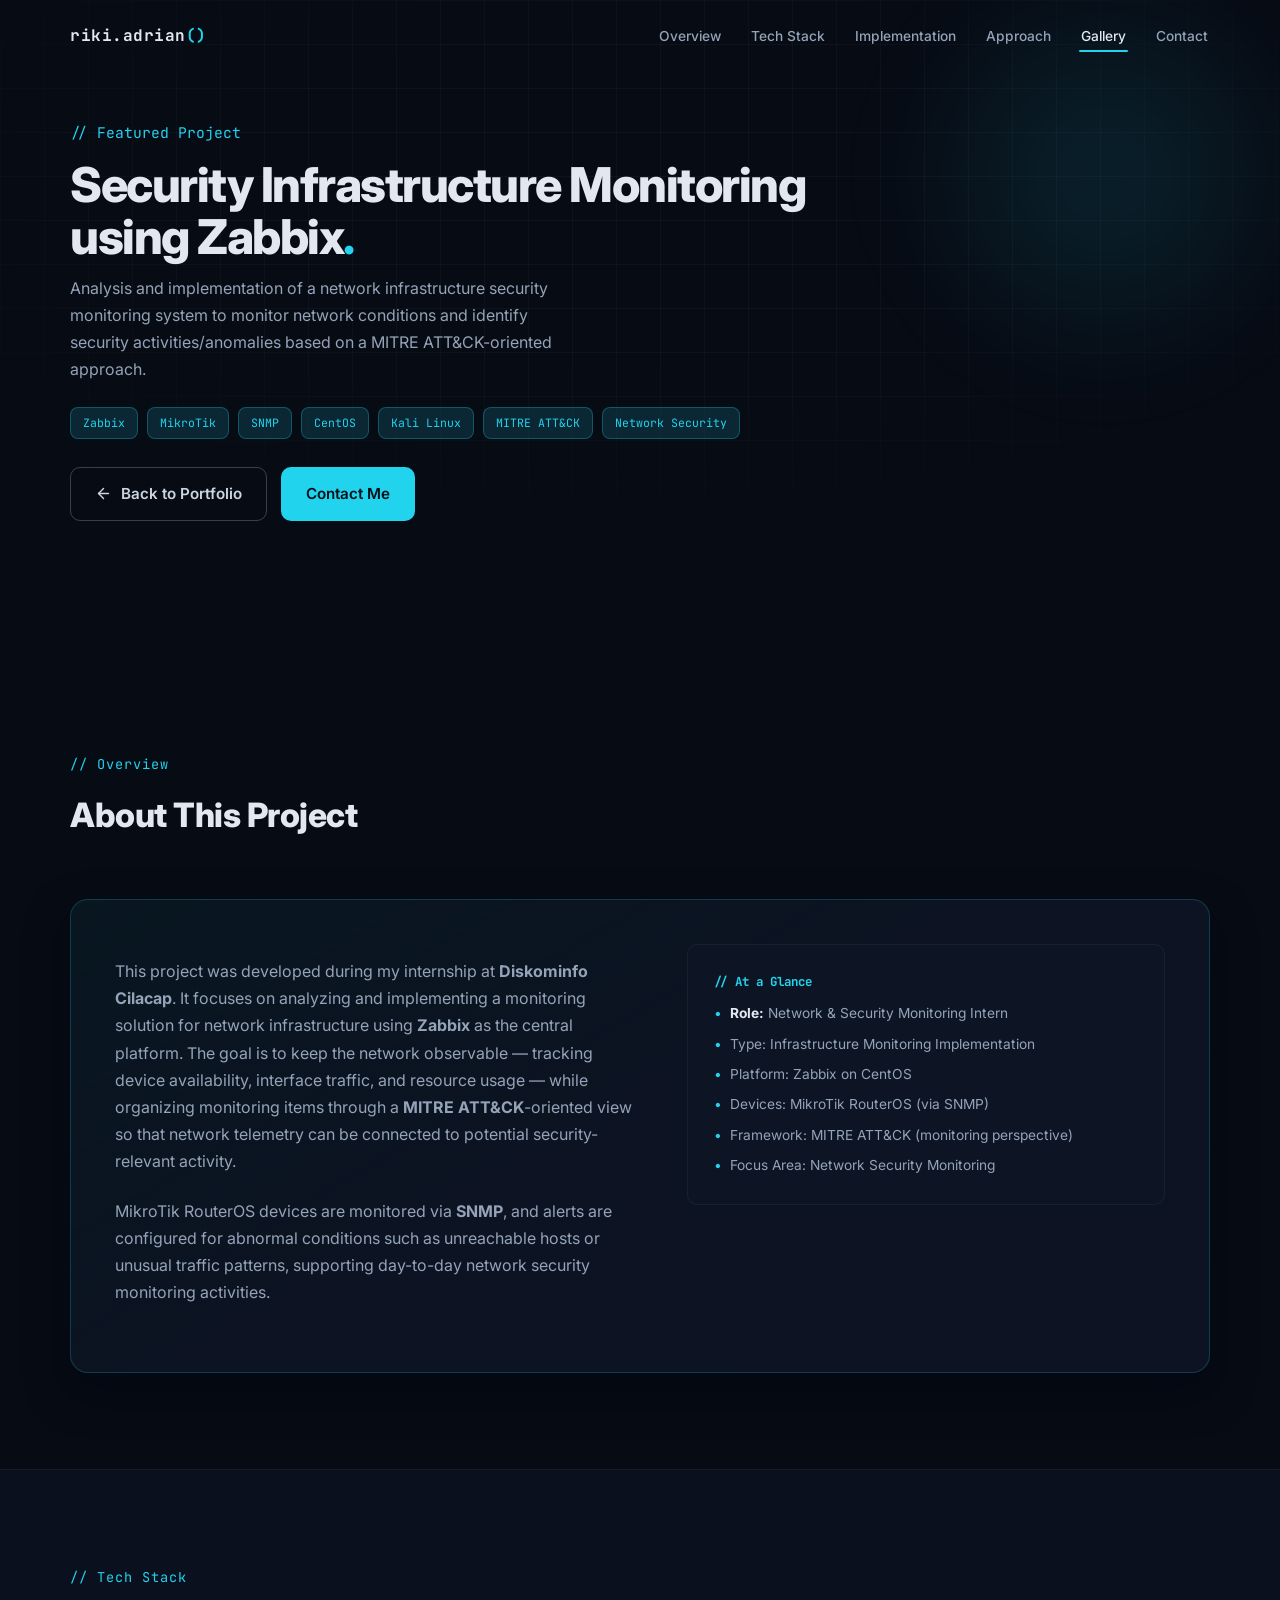
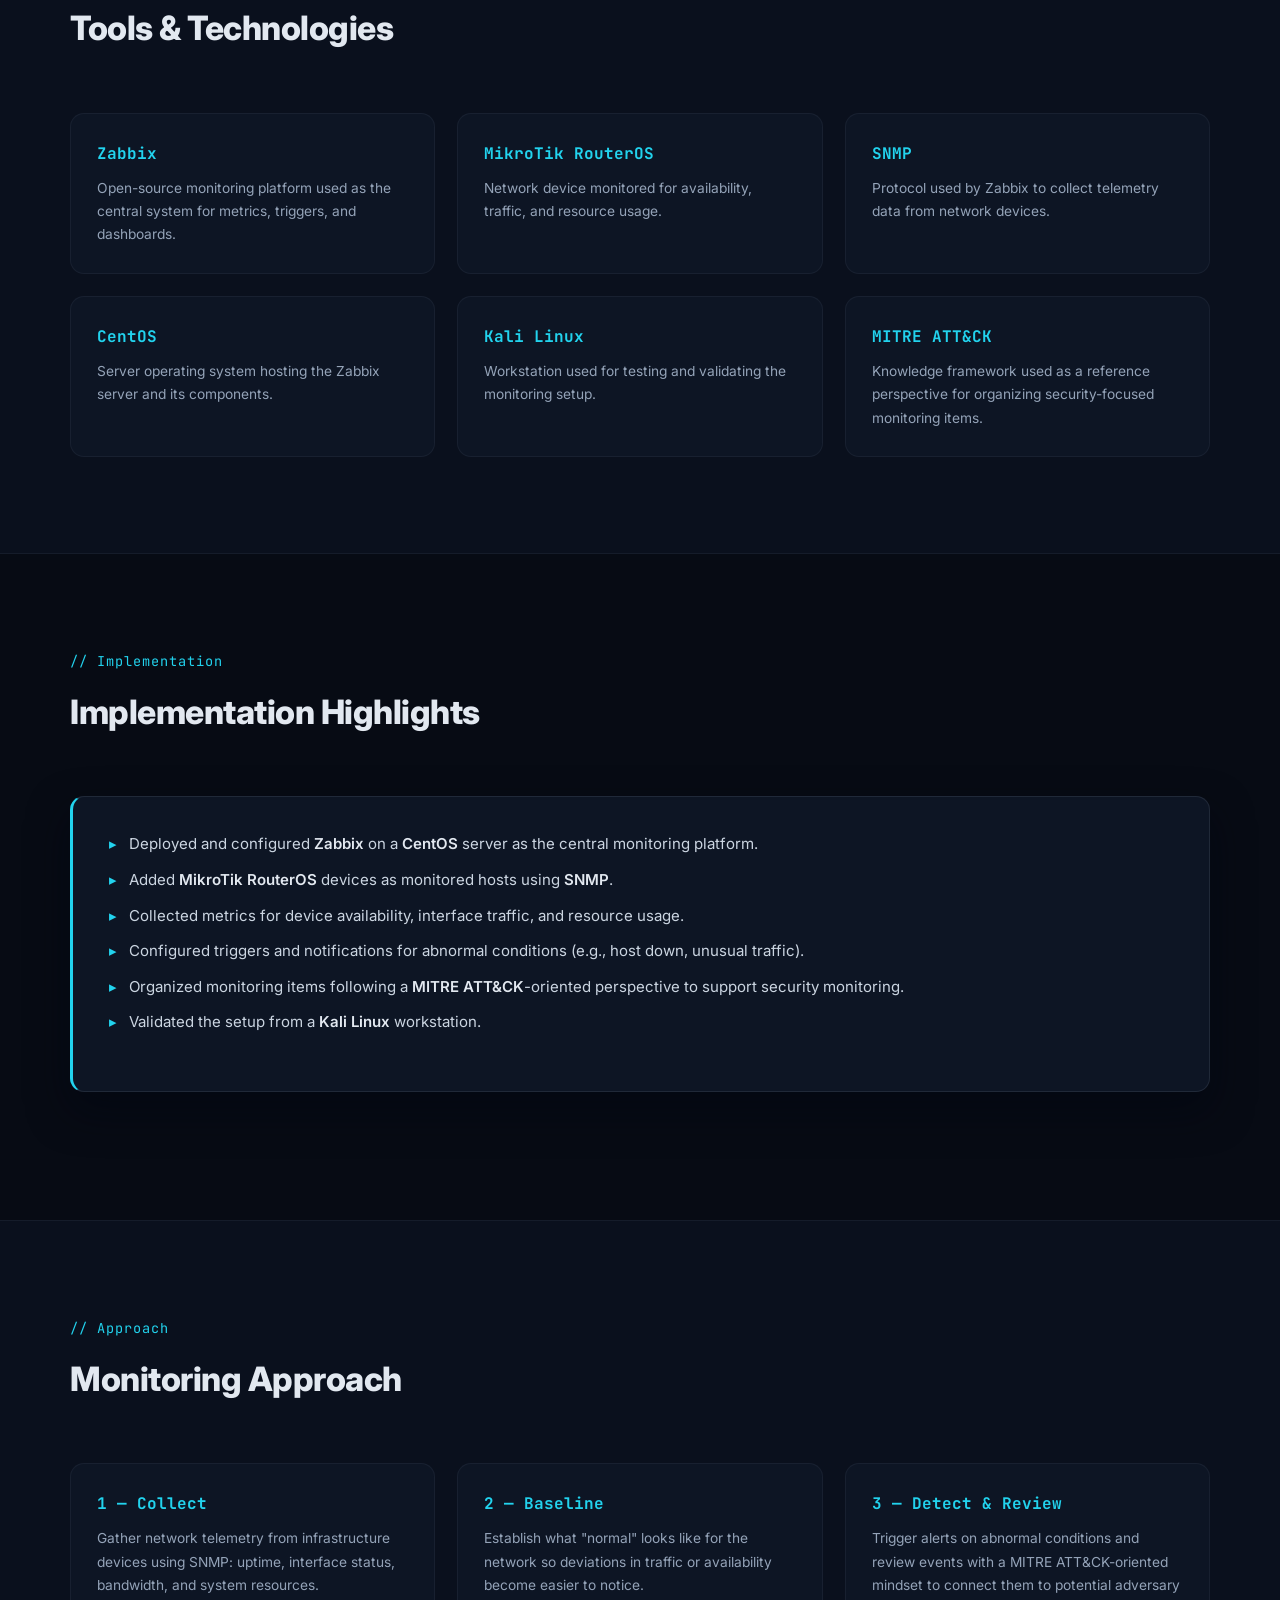
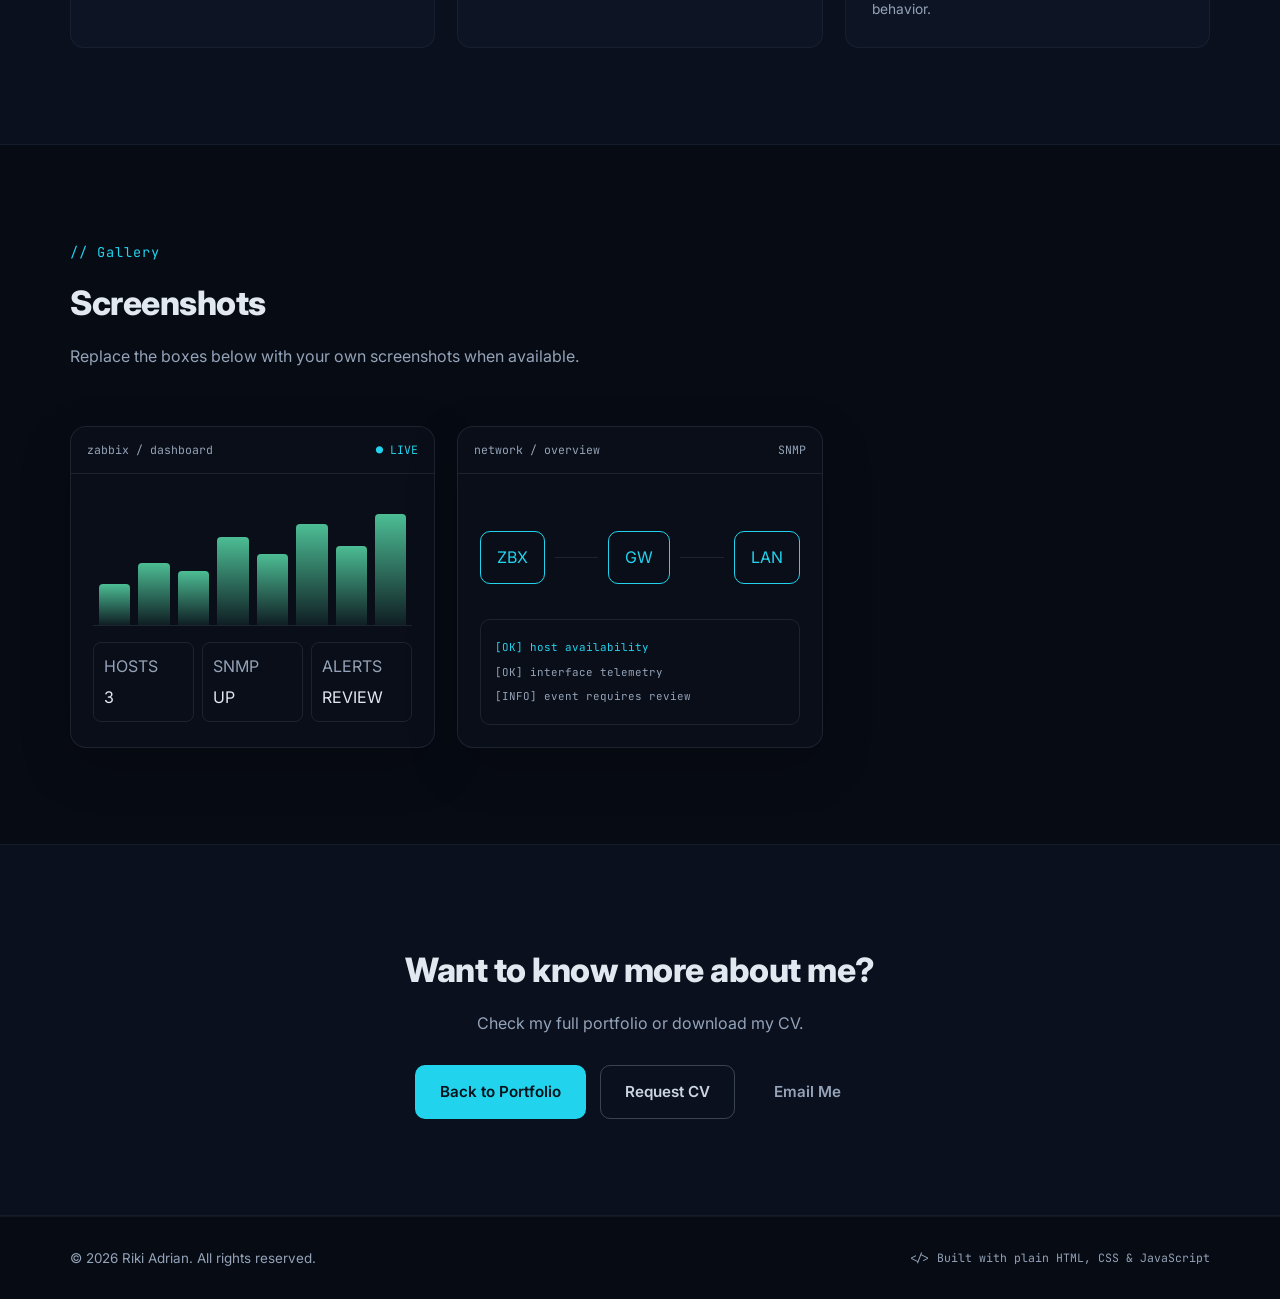
==== projects/zabbix-monitoring/index.html @ 8696b16c "Add files via upload" ====
<!DOCTYPE html>
<html lang="en">
<head>
  <meta charset="UTF-8" />
  <meta name="viewport" content="width=device-width, initial-scale=1.0" />
  <title>Security Infrastructure Monitoring using Zabbix | Riki Adrian</title>

  <!-- SEO -->
  <meta name="description" content="Project case study: analysis and implementation of network infrastructure security monitoring using Zabbix with a MITRE ATT&CK-based approach." />
  <meta name="author" content="Riki Adrian" />
  <meta name="robots" content="index, follow" />
  <meta name="theme-color" content="#070b14" />

  <!-- Open Graph -->
  <meta property="og:type" content="article" />
  <meta property="og:title" content="Security Infrastructure Monitoring using Zabbix | Riki Adrian" />
  <meta property="og:description" content="Network infrastructure security monitoring using Zabbix, MikroTik, SNMP & MITRE ATT&CK approach." />

  <link rel="icon" type="image/svg+xml" href="../../favicon.svg" />

  <link rel="preconnect" href="https://fonts.googleapis.com" />
  <link rel="preconnect" href="https://fonts.gstatic.com" crossorigin />
  <link href="https://fonts.googleapis.com/css2?family=Inter:wght@400;500;600;700;800&family=JetBrains+Mono:wght@400;500;700&display=swap" rel="stylesheet" />

  <link rel="stylesheet" href="../../style.css" />
</head>
<body>

  <a class="skip-link" href="#overview">Skip to main content</a>

  <!-- ============ NAVBAR ============ -->
  <nav class="navbar" id="navbar" aria-label="Main navigation">
    <div class="container nav-container">
      <a href="../../index.html" class="nav-logo mono">riki.adrian<span class="accent">()</span></a>

      <ul class="nav-menu" id="nav-menu">
        <li><a class="nav-link active" href="#overview">Overview</a></li>
        <li><a class="nav-link" href="#stack">Tech Stack</a></li>
        <li><a class="nav-link" href="#highlights">Implementation</a></li>
        <li><a class="nav-link" href="#approach">Approach</a></li>
        <li><a class="nav-link" href="#gallery">Gallery</a></li>
        <li><a class="nav-link" href="../../index.html#contact">Contact</a></li>
      </ul>

      <button class="hamburger" id="nav-toggle" aria-label="Toggle navigation menu" aria-controls="nav-menu" aria-expanded="false">
        <span></span><span></span><span></span>
      </button>
    </div>
  </nav>

  <!-- ============ PROJECT HERO ============ -->
  <header class="hero project-hero" style="min-height: auto;">
    <div class="container hero-inner" style="grid-template-columns: 1fr;">
      <div class="hero-content">
        <p class="greeting mono reveal">// Featured Project</p>
        <h1 class="reveal d1" style="font-size: clamp(1.9rem, 5vw, 3rem);">
          Security Infrastructure Monitoring<br />using Zabbix<span class="accent">.</span>
        </h1>
        <p class="tagline reveal d2">
          Analysis and implementation of a network infrastructure security monitoring system
          to monitor network conditions and identify security activities/anomalies
          based on a MITRE ATT&amp;CK-oriented approach.
        </p>
        <div class="tag-row reveal d3" style="margin-bottom: 28px;">
          <span class="badge mono">Zabbix</span>
          <span class="badge mono">MikroTik</span>
          <span class="badge mono">SNMP</span>
          <span class="badge mono">CentOS</span>
          <span class="badge mono">Kali Linux</span>
          <span class="badge mono">MITRE ATT&amp;CK</span>
          <span class="badge mono">Network Security</span>
        </div>
        <div class="hero-actions reveal d4">
          <a class="btn btn-outline" href="../../index.html">
            <svg viewBox="0 0 24 24" width="17" height="17" fill="none" stroke="currentColor" stroke-width="2" stroke-linecap="round" stroke-linejoin="round" aria-hidden="true"><line x1="19" y1="12" x2="5" y2="12"/><polyline points="12 19 5 12 12 5"/></svg>
            Back to Portfolio
          </a>
          <a class="btn btn-primary" href="../../index.html#contact">Contact Me</a>
        </div>
      </div>
    </div>
  </header>

  <main>

    <!-- ============ OVERVIEW ============ -->
    <section id="overview" class="section">
      <div class="container">
        <div class="section-head reveal">
          <p class="kicker mono">// Overview</p>
          <h2>About This Project</h2>
        </div>

        <div class="project-card" style="align-items: start;">
          <div class="project-info">
            <p class="project-desc" style="max-width: none;">
              This project was developed during my internship at
              <strong>Diskominfo Cilacap</strong>. It focuses on analyzing and implementing
              a monitoring solution for network infrastructure using
              <strong>Zabbix</strong> as the central platform. The goal is to keep the
              network observable &mdash; tracking device availability, interface traffic,
              and resource usage &mdash; while organizing monitoring items through a
              <strong>MITRE ATT&amp;CK</strong>-oriented view so that network telemetry can be
              connected to potential security-relevant activity.
            </p>
            <p class="project-desc" style="max-width: none;">
              MikroTik RouterOS devices are monitored via <strong>SNMP</strong>, and alerts are
              configured for abnormal conditions such as unreachable hosts or unusual traffic
              patterns, supporting day-to-day network security monitoring activities.
            </p>
          </div>

          <aside class="detail-box" style="padding: 26px;">
            <h4 class="mono">// At a Glance</h4>
            <ul>
              <li><strong style="color: var(--text);">Role:</strong> Network &amp; Security Monitoring Intern</li>
              <li>Type: Infrastructure Monitoring Implementation</li>
              <li>Platform: Zabbix on CentOS</li>
              <li>Devices: MikroTik RouterOS (via SNMP)</li>
              <li>Framework: MITRE ATT&amp;CK (monitoring perspective)</li>
              <li>Focus Area: Network Security Monitoring</li>
            </ul>
          </aside>
        </div>
      </div>
    </section>

    <!-- ============ TECH STACK ============ -->
    <section id="stack" class="section section-alt">
      <div class="container">
        <div class="section-head reveal">
          <p class="kicker mono">// Tech Stack</p>
          <h2>Tools &amp; Technologies</h2>
        </div>

        <div class="exp-grid">
          <article class="exp-card reveal"><h3 class="mono accent">Zabbix</h3><p class="exp-desc">Open-source monitoring platform used as the central system for metrics, triggers, and dashboards.</p></article>
          <article class="exp-card reveal d1"><h3 class="mono accent">MikroTik RouterOS</h3><p class="exp-desc">Network device monitored for availability, traffic, and resource usage.</p></article>
          <article class="exp-card reveal d2"><h3 class="mono accent">SNMP</h3><p class="exp-desc">Protocol used by Zabbix to collect telemetry data from network devices.</p></article>
          <article class="exp-card reveal"><h3 class="mono accent">CentOS</h3><p class="exp-desc">Server operating system hosting the Zabbix server and its components.</p></article>
          <article class="exp-card reveal d1"><h3 class="mono accent">Kali Linux</h3><p class="exp-desc">Workstation used for testing and validating the monitoring setup.</p></article>
          <article class="exp-card reveal d2"><h3 class="mono accent">MITRE ATT&amp;CK</h3><p class="exp-desc">Knowledge framework used as a reference perspective for organizing security-focused monitoring items.</p></article>
        </div>
      </div>
    </section>

    <!-- ============ IMPLEMENTATION HIGHLIGHTS ============ -->
    <section id="highlights" class="section">
      <div class="container">
        <div class="section-head reveal">
          <p class="kicker mono">// Implementation</p>
          <h2>Implementation Highlights</h2>
        </div>

        <article class="exp-main reveal">
          <ul class="exp-list">
            <li>Deployed and configured <strong>Zabbix</strong> on a <strong>CentOS</strong> server as the central monitoring platform.</li>
            <li>Added <strong>MikroTik RouterOS</strong> devices as monitored hosts using <strong>SNMP</strong>.</li>
            <li>Collected metrics for device availability, interface traffic, and resource usage.</li>
            <li>Configured triggers and notifications for abnormal conditions (e.g., host down, unusual traffic).</li>
            <li>Organized monitoring items following a <strong>MITRE ATT&amp;CK</strong>-oriented perspective to support security monitoring.</li>
            <li>Validated the setup from a <strong>Kali Linux</strong> workstation.</li>
          </ul>
        </article>
      </div>
    </section>

    <!-- ============ MONITORING APPROACH ============ -->
    <section id="approach" class="section section-alt">
      <div class="container">
        <div class="section-head reveal">
          <p class="kicker mono">// Approach</p>
          <h2>Monitoring Approach</h2>
        </div>

        <div class="exp-grid">
          <article class="exp-card reveal">
            <h3 class="mono accent">1 &mdash; Collect</h3>
            <p class="exp-desc">
              Gather network telemetry from infrastructure devices using SNMP:
              uptime, interface status, bandwidth, and system resources.
            </p>
          </article>
          <article class="exp-card reveal d1">
            <h3 class="mono accent">2 &mdash; Baseline</h3>
            <p class="exp-desc">
              Establish what "normal" looks like for the network so deviations
              in traffic or availability become easier to notice.
            </p>
          </article>
          <article class="exp-card reveal d2">
            <h3 class="mono accent">3 &mdash; Detect &amp; Review</h3>
            <p class="exp-desc">
              Trigger alerts on abnormal conditions and review events with a
              MITRE ATT&amp;CK-oriented mindset to connect them to potential adversary behavior.
            </p>
          </article>
        </div>
      </div>
    </section>

    <!-- ============ GALLERY ============ -->
    <section id="gallery" class="section">
      <div class="container">
        <div class="section-head reveal">
          <p class="kicker mono">// Gallery</p>
          <h2>Screenshots</h2>
          <p class="lead">Replace the boxes below with your own screenshots when available.</p>
        </div>

        <div class="exp-grid project-gallery">
          <!-- Replace these visual cards with real screenshots when available -->
          <div class="dashboard-preview reveal" aria-label="Illustration of a Zabbix monitoring dashboard">
            <div class="preview-top mono"><span>zabbix / dashboard</span><span class="preview-live">● LIVE</span></div>
            <div class="preview-body">
              <div class="preview-chart"><span></span><span></span><span></span><span></span><span></span><span></span><span></span><span></span></div>
              <div class="preview-metrics"><b>HOSTS <em>3</em></b><b>SNMP <em>UP</em></b><b>ALERTS <em>REVIEW</em></b></div>
            </div>
          </div>
          <div class="dashboard-preview reveal d1" aria-label="Illustration of network monitoring status">
            <div class="preview-top mono"><span>network / overview</span><span>SNMP</span></div>
            <div class="preview-body">
              <div class="node-map"><span class="node">ZBX</span><i></i><span class="node">GW</span><i></i><span class="node">LAN</span></div>
              <div class="preview-log mono"><p>[OK] host availability</p><p>[OK] interface telemetry</p><p>[INFO] event requires review</p></div>
            </div>
          </div>
        </div>
      </div>
    </section>

    <!-- ============ CTA ============ -->
    <section class="section section-alt">
      <div class="container" style="text-align: center;">
        <div class="section-head reveal" style="margin-bottom: 28px;">
          <h2>Want to know more about me?</h2>
          <p class="lead" style="margin-inline: auto;">Check my full portfolio or download my CV.</p>
        </div>
        <div class="contact-actions reveal" style="justify-content: center;">
          <a class="btn btn-primary" href="../../index.html">Back to Portfolio</a>
          <a class="btn btn-outline" href="../../index.html#contact">Request CV</a>
          <a class="btn btn-ghost" href="mailto:rikiadrian058@gmail.com">Email Me</a>
        </div>
      </div>
    </section>
  </main>

  <!-- ============ FOOTER ============ -->
  <footer class="footer">
    <div class="container footer-inner">
      <p>&copy; <span id="year">2026</span> Riki Adrian. All rights reserved.</p>
      <p class="mono">&lt;/&gt; Built with plain HTML, CSS &amp; JavaScript</p>
    </div>
  </footer>

  <button id="to-top" class="to-top" type="button" aria-label="Scroll back to top">
    <svg viewBox="0 0 24 24" width="20" height="20" fill="none" stroke="currentColor" stroke-width="2" stroke-linecap="round" stroke-linejoin="round" aria-hidden="true"><polyline points="18 15 12 9 6 15"/></svg>
  </button>

  <script src="../../script.js"></script>
</body>
</html>
---- style.css ----
/* =========================================================
   Riki Adrian Portfolio — style.css
   Dark, modern, cybersecurity-inspired theme
   Sections: Variables > Base > Utilities > Nav > Hero >
   About > Education > Experience > Skills > Project >
   Certifications > Achievement > Contact > Footer > Reveal
   ========================================================= */

/* ---------- 1. VARIABLES & RESET ---------- */
:root {
  --bg: #070b14;
  --bg-alt: #0a101d;
  --card: #0d1524;
  --card-hover: #101b2e;
  --border: rgba(148, 163, 184, 0.14);
  --border-soft: rgba(148, 163, 184, 0.08);

  --text: #e2e8f0;
  --text-soft: #cbd5e1;
  --muted: #94a3b8;

  --accent: #22d3ee;
  --accent-dim: rgba(34, 211, 238, 0.14);
  --green: #34d399;
  --green-dim: rgba(52, 211, 153, 0.14);

  --font-sans: "Inter", -apple-system, BlinkMacSystemFont, "Segoe UI", sans-serif;
  --font-mono: "JetBrains Mono", "SFMono-Regular", Consolas, monospace;

  --radius: 14px;
  --radius-sm: 10px;
  --nav-h: 72px;
  --shadow: 0 18px 40px rgba(2, 6, 17, 0.55);
}

*,
*::before,
*::after {
  box-sizing: border-box;
  margin: 0;
  padding: 0;
}

html {
  scroll-behavior: smooth;
  scroll-padding-top: calc(var(--nav-h) + 16px);
}

body {
  font-family: var(--font-sans);
  background-color: var(--bg);
  color: var(--text);
  line-height: 1.7;
  overflow-x: hidden;
  -webkit-font-smoothing: antialiased;
}

img {
  max-width: 100%;
  display: block;
}

ul,
ol {
  list-style: none;
}

a {
  color: inherit;
  text-decoration: none;
}

button {
  font-family: inherit;
  cursor: pointer;
}

::selection {
  background: var(--accent);
  color: #04121a;
}

:focus-visible {
  outline: 2px solid var(--accent);
  outline-offset: 3px;
  border-radius: 4px;
}

/* Scrollbar (subtle) */
::-webkit-scrollbar {
  width: 10px;
}
::-webkit-scrollbar-track {
  background: var(--bg);
}
::-webkit-scrollbar-thumb {
  background: #1e293b;
  border-radius: 8px;
}
::-webkit-scrollbar-thumb:hover {
  background: #334155;
}

/* ---------- 2. UTILITIES ---------- */
.container {
  width: min(1140px, 92%);
  margin-inline: auto;
}

.mono {
  font-family: var(--font-mono);
}

.accent {
  color: var(--accent);
}

.section {
  padding: 96px 0;
}

.section-alt {
  background: var(--bg-alt);
  border-block: 1px solid var(--border-soft);
}

.section-head {
  margin-bottom: 56px;
}

.kicker {
  color: var(--accent);
  font-size: 0.85rem;
  letter-spacing: 1px;
  margin-bottom: 10px;
}

.section-head h2 {
  font-size: clamp(1.6rem, 3vw, 2.1rem);
  font-weight: 800;
  letter-spacing: -0.5px;
}

.lead {
  color: var(--muted);
  max-width: 62ch;
  margin-top: 12px;
}

.skip-link {
  position: absolute;
  top: -48px;
  left: 16px;
  z-index: 200;
  background: var(--accent);
  color: #04121a;
  padding: 10px 16px;
  border-radius: 8px;
  font-weight: 600;
  transition: top 0.25s ease;
}
.skip-link:focus {
  top: 12px;
}

/* Buttons */
.btn {
  display: inline-flex;
  align-items: center;
  gap: 9px;
  padding: 13px 24px;
  border-radius: var(--radius-sm);
  font-weight: 600;
  font-size: 0.95rem;
  border: 1px solid transparent;
  transition: transform 0.22s ease, box-shadow 0.22s ease, background 0.22s ease,
    border-color 0.22s ease, color 0.22s ease;
}

.btn-primary {
  background: var(--accent);
  color: #04121a;
}
.btn-primary:hover {
  transform: translateY(-2px);
  box-shadow: 0 10px 28px rgba(34, 211, 238, 0.28);
}

.btn-outline {
  border-color: rgba(148, 163, 184, 0.35);
  color: var(--text-soft);
}
.btn-outline:hover {
  border-color: var(--accent);
  color: var(--accent);
  transform: translateY(-2px);
}

.btn-ghost {
  color: var(--muted);
}
.btn-ghost:hover {
  color: var(--text);
}

/* Badges / chips / pills */
.badge {
  display: inline-block;
  font-size: 0.72rem;
  padding: 5px 12px;
  border-radius: 8px;
  background: var(--accent-dim);
  border: 1px solid rgba(34, 211, 238, 0.28);
  color: var(--accent);
  white-space: nowrap;
}

.chip {
  display: inline-block;
  font-size: 0.74rem;
  padding: 6px 13px;
  border-radius: 999px;
  border: 1px solid var(--border);
  background: rgba(255, 255, 255, 0.03);
  color: var(--text-soft);
}

.tag-row {
  display: flex;
  flex-wrap: wrap;
  gap: 9px;
}

.pill {
  font-size: 0.64rem;
  text-transform: uppercase;
  letter-spacing: 0.8px;
  padding: 3px 10px;
  border-radius: 999px;
  white-space: nowrap;
}
.pill-basic {
  background: rgba(148, 163, 184, 0.14);
  color: #aab8ca;
}
.pill-familiar {
  background: var(--accent-dim);
  color: var(--accent);
}
.pill-intermediate {
  background: var(--green-dim);
  color: var(--green);
}

/* Image slots with graceful placeholder */
.img-slot {
  position: relative;
  overflow: hidden;
  background:
    repeating-linear-gradient(45deg, rgba(148, 163, 184, 0.04) 0 10px, transparent 10px 20px),
    var(--card);
  border: 1px dashed rgba(148, 163, 184, 0.3);
}

.img-slot img {
  width: 100%;
  height: 100%;
  object-fit: cover;
}

.img-slot.img-missing::after {
  content: attr(data-label);
  position: absolute;
  inset: 0;
  display: flex;
  align-items: center;
  justify-content: center;
  text-align: center;
  padding: 18px;
  font-family: var(--font-mono);
  font-size: 0.72rem;
  line-height: 1.6;
  color: var(--muted);
}

/* ---------- 3. NAVBAR ---------- */
.navbar {
  position: fixed;
  top: 0;
  left: 0;
  right: 0;
  height: var(--nav-h);
  z-index: 100;
  display: flex;
  align-items: center;
  transition: background 0.3s ease, border-color 0.3s ease, backdrop-filter 0.3s ease;
  border-bottom: 1px solid transparent;
}

.navbar.scrolled {
  background: rgba(7, 11, 20, 0.82);
  backdrop-filter: blur(12px);
  -webkit-backdrop-filter: blur(12px);
  border-bottom-color: var(--border-soft);
}

.nav-container {
  display: flex;
  align-items: center;
  justify-content: space-between;
  gap: 20px;
}

.nav-logo {
  font-weight: 700;
  font-size: 1rem;
  letter-spacing: 0.5px;
}

.nav-logo .accent {
  color: var(--accent);
}

.nav-menu {
  display: flex;
  align-items: center;
  gap: 26px;
}

.nav-link {
  position: relative;
  font-size: 0.86rem;
  font-weight: 500;
  color: var(--muted);
  padding: 6px 2px;
  transition: color 0.2s ease;
}

.nav-link::after {
  content: "";
  position: absolute;
  left: 0;
  bottom: -2px;
  width: 100%;
  height: 2px;
  background: var(--accent);
  border-radius: 2px;
  transform: scaleX(0);
  transform-origin: left;
  transition: transform 0.25s ease;
}

.nav-link:hover,
.nav-link.active {
  color: var(--text);
}

.nav-link.active::after,
.nav-link:hover::after {
  transform: scaleX(1);
}

/* Hamburger */
.hamburger {
  display: none;
  flex-direction: column;
  justify-content: center;
  gap: 5px;
  width: 42px;
  height: 42px;
  padding: 9px;
  background: transparent;
  border: 1px solid var(--border);
  border-radius: 10px;
}
.hamburger span {
  display: block;
  height: 2px;
  width: 100%;
  background: var(--text);
  border-radius: 2px;
  transition: transform 0.3s ease, opacity 0.3s ease;
}
.hamburger.open span:nth-child(1) {
  transform: translateY(7px) rotate(45deg);
}
.hamburger.open span:nth-child(2) {
  opacity: 0;
}
.hamburger.open span:nth-child(3) {
  transform: translateY(-7px) rotate(-45deg);
}

/* ---------- 4. HERO ---------- */
.hero {
  position: relative;
  min-height: max(660px, 100vh);
  display: flex;
  flex-direction: column;
  justify-content: center;
  padding-top: calc(var(--nav-h) + 48px);
  padding-bottom: 72px;
  overflow: hidden;
}

/* Subtle grid background */
.hero::before {
  content: "";
  position: absolute;
  inset: 0;
  background-image:
    linear-gradient(rgba(148, 163, 184, 0.05) 1px, transparent 1px),
    linear-gradient(90deg, rgba(148, 163, 184, 0.05) 1px, transparent 1px);
  background-size: 44px 44px;
  mask-image: radial-gradient(ellipse 90% 70% at 50% 30%, black 35%, transparent 78%);
  -webkit-mask-image: radial-gradient(ellipse 90% 70% at 50% 30%, black 35%, transparent 78%);
  pointer-events: none;
}

/* Soft cyan glow */
.hero::after {
  content: "";
  position: absolute;
  top: -10%;
  right: -5%;
  width: 480px;
  height: 480px;
  background: radial-gradient(circle, rgba(34, 211, 238, 0.12), transparent 65%);
  filter: blur(40px);
  pointer-events: none;
}

.hero-inner {
  position: relative;
  display: grid;
  grid-template-columns: 1.08fr 0.92fr;
  gap: 56px;
  align-items: center;
  margin-bottom: 64px;
}

.greeting {
  color: var(--accent);
  font-size: 0.92rem;
  margin-bottom: 14px;
}

.hero h1 {
  font-size: clamp(2.5rem, 6vw, 3.9rem);
  font-weight: 800;
  letter-spacing: -1.5px;
  line-height: 1.08;
  margin-bottom: 12px;
}

.role {
  font-size: clamp(1.15rem, 2.4vw, 1.5rem);
  font-weight: 600;
  color: var(--text-soft);
  margin-bottom: 16px;
}

.tagline {
  color: var(--muted);
  max-width: 50ch;
  margin-bottom: 24px;
}

.hero-meta {
  display: flex;
  flex-wrap: wrap;
  gap: 18px;
  font-size: 0.78rem;
  color: var(--muted);
  margin-bottom: 32px;
}

.meta-item {
  display: inline-flex;
  align-items: center;
  gap: 7px;
}

.meta-item.status .dot {
  width: 8px;
  height: 8px;
  border-radius: 50%;
  background: var(--green);
  box-shadow: 0 0 0 3px var(--green-dim);
  animation: pulse-dot 2s infinite;
}

@keyframes pulse-dot {
  0%,
  100% {
    box-shadow: 0 0 0 3px var(--green-dim);
  }
  50% {
    box-shadow: 0 0 0 6px rgba(52, 211, 153, 0.06);
  }
}

.hero-actions {
  display: flex;
  flex-wrap: wrap;
  gap: 14px;
}

/* Terminal card */
.term-card {
  position: relative;
  background: rgba(11, 19, 34, 0.88);
  border: 1px solid var(--border);
  border-radius: var(--radius);
  box-shadow: var(--shadow), inset 0 0 0 1px rgba(34, 211, 238, 0.04);
  overflow: hidden;
}

.term-head {
  display: flex;
  align-items: center;
  gap: 7px;
  padding: 13px 16px;
  border-bottom: 1px solid var(--border-soft);
  background: rgba(255, 255, 255, 0.02);
}

.t-dot {
  width: 11px;
  height: 11px;
  border-radius: 50%;
  background: #1e293b;
}
.t-dot:nth-child(1) {
  background: #ef5f57;
}
.t-dot:nth-child(2) {
  background: #f5bd4f;
}
.t-dot:nth-child(3) {
  background: #59c837;
}

.term-title {
  margin-left: auto;
  font-size: 0.7rem;
  color: var(--muted);
}

.term-body {
  padding: 20px 20px 24px;
  font-size: 0.82rem;
  line-height: 2;
}

.term-body p {
  white-space: nowrap;
  overflow: hidden;
  text-overflow: ellipsis;
}

.t-prompt {
  color: var(--accent);
  font-weight: 700;
}

.t-out {
  color: var(--text-soft);
}

.t-ok {
  color: var(--green);
}

.t-cursor {
  display: inline-block;
  width: 9px;
  height: 1.1em;
  vertical-align: text-bottom;
  background: var(--accent);
  animation: blink 1.1s steps(2, start) infinite;
}

@keyframes blink {
  to {
    visibility: hidden;
  }
}

/* Hero stats */
.hero-stats {
  position: relative;
  display: grid;
  grid-template-columns: repeat(3, 1fr);
  gap: 1px;
  background: var(--border-soft);
  border: 1px solid var(--border-soft);
  border-radius: var(--radius);
  overflow: hidden;
}

.stat {
  background: rgba(11, 19, 34, 0.75);
  backdrop-filter: blur(6px);
  padding: 22px 26px;
  display: flex;
  flex-direction: column;
  gap: 4px;
}

.stat-value {
  color: var(--accent);
  font-size: 1.15rem;
  font-weight: 700;
}

.stat-label {
  font-size: 0.78rem;
  color: var(--muted);
  line-height: 1.5;
}

/* ---------- 5. ABOUT ---------- */
.about-grid {
  display: grid;
  grid-template-columns: 320px 1fr;
  gap: 56px;
  align-items: start;
}

.about-photo {
  aspect-ratio: 4 / 5;
  border-radius: var(--radius);
  box-shadow: var(--shadow);
}

.about-text p + p {
  margin-top: 16px;
}

.about-text strong {
  color: var(--text);
  font-weight: 600;
}

.about-text p {
  color: var(--muted);
}

.chip-row {
  display: flex;
  flex-wrap: wrap;
  gap: 9px;
  margin: 24px 0;
}

.open-to {
  font-size: 0.84rem;
  color: var(--text-soft);
  border-left: 2px solid var(--accent);
  padding-left: 14px;
}

/* ---------- 6. EDUCATION ---------- */
.timeline {
  position: relative;
  padding-left: 30px;
  border-left: 1px solid var(--border);
  display: flex;
  flex-direction: column;
  gap: 36px;
}

.tl-item {
  position: relative;
}

.tl-item::before {
  content: "";
  position: absolute;
  left: -36.5px;
  top: 7px;
  width: 12px;
  height: 12px;
  border-radius: 50%;
  background: var(--bg-alt);
  border: 2px solid var(--muted);
}

.tl-item h3 {
  font-size: 1.05rem;
  font-weight: 700;
}

.tl-degree {
  color: var(--muted);
  font-size: 0.92rem;
}

.tl-years {
  color: var(--muted);
  font-size: 0.76rem;
  margin-top: 2px;
}

/* Featured education card */
.tl-card.featured-card {
  background: linear-gradient(160deg, rgba(34, 211, 238, 0.07), rgba(13, 21, 36, 0.9));
  border: 1px solid rgba(34, 211, 238, 0.28);
  border-radius: var(--radius);
  padding: 30px 32px;
  box-shadow: var(--shadow);
}

.tl-card.featured-card h3 {
  font-size: 1.25rem;
  margin-top: 12px;
}

.badge-primary {
  display: inline-block;
  font-size: 0.66rem;
  letter-spacing: 1px;
  text-transform: uppercase;
  padding: 4px 12px;
  border-radius: 999px;
  background: var(--accent-dim);
  border: 1px solid rgba(34, 211, 238, 0.35);
  color: var(--accent);
}

.tl-card.featured-card .tl-degree {
  color: var(--text);
  font-weight: 600;
}

.tl-note {
  color: var(--muted);
  font-size: 0.85rem;
  margin-top: 14px;
}

.course-list {
  display: grid;
  grid-template-columns: repeat(2, minmax(0, 1fr));
  gap: 8px 22px;
  margin-top: 10px;
}

.course-list li {
  color: var(--text-soft);
  font-size: 0.87rem;
  padding-left: 18px;
  position: relative;
}

.course-list li::before {
  content: "▸";
  position: absolute;
  left: 0;
  color: var(--accent);
}

/* ---------- 7. EXPERIENCE ---------- */
.exp-main {
  background: var(--card);
  border: 1px solid var(--border);
  border-left: 3px solid var(--accent);
  border-radius: var(--radius);
  padding: 34px 36px;
  margin-bottom: 32px;
  box-shadow: var(--shadow);
}

.exp-head {
  display: flex;
  justify-content: space-between;
  align-items: flex-start;
  gap: 18px;
  flex-wrap: wrap;
  margin-bottom: 18px;
}

.exp-tag {
  display: inline-block;
  font-size: 0.68rem;
  letter-spacing: 1.2px;
  text-transform: uppercase;
  margin-bottom: 10px;
}

.muted-tag {
  color: var(--muted);
}

.exp-main h3 {
  font-size: 1.3rem;
  font-weight: 700;
}

.exp-org {
  color: var(--muted);
  font-size: 0.92rem;
  margin-top: 4px;
}

.exp-period {
  font-size: 0.72rem;
  color: var(--accent);
  background: var(--accent-dim);
  border: 1px solid rgba(34, 211, 238, 0.3);
  padding: 5px 14px;
  border-radius: 999px;
  white-space: nowrap;
}

.exp-list {
  display: flex;
  flex-direction: column;
  gap: 10px;
  margin-bottom: 22px;
}

.exp-list li {
  color: var(--text-soft);
  padding-left: 20px;
  position: relative;
  font-size: 0.94rem;
}

.exp-list li::before {
  content: "▸";
  position: absolute;
  left: 0;
  color: var(--accent);
}

.exp-list strong {
  color: var(--text);
  font-weight: 600;
}

.text-link {
  display: inline-flex;
  align-items: center;
  gap: 7px;
  margin-top: 20px;
  color: var(--accent);
  font-weight: 600;
  font-size: 0.9rem;
  transition: gap 0.2s ease;
}

.text-link:hover {
  gap: 12px;
}

.exp-grid {
  display: grid;
  grid-template-columns: repeat(3, minmax(0, 1fr));
  gap: 22px;
}

.exp-card {
  background: var(--card);
  border: 1px solid var(--border-soft);
  border-radius: var(--radius);
  padding: 26px;
  transition: transform 0.25s ease, border-color 0.25s ease, background 0.25s ease;
}

.exp-card:hover {
  transform: translateY(-4px);
  border-color: var(--border);
  background: var(--card-hover);
}

.exp-card h3 {
  font-size: 1rem;
  font-weight: 700;
  margin-bottom: 4px;
}

.exp-desc {
  color: var(--muted);
  font-size: 0.86rem;
  margin-top: 10px;
}

/* ---------- 8. SKILLS ---------- */
.skills-grid {
  display: grid;
  grid-template-columns: repeat(2, minmax(0, 1fr));
  gap: 24px;
}

.skill-card {
  background: var(--card);
  border: 1px solid var(--border-soft);
  border-radius: var(--radius);
  padding: 28px;
  transition: transform 0.25s ease, border-color 0.25s ease;
}

.skill-card:hover {
  transform: translateY(-4px);
  border-color: rgba(34, 211, 238, 0.3);
}

.skill-head {
  display: flex;
  align-items: center;
  gap: 12px;
  padding-bottom: 16px;
  margin-bottom: 16px;
  border-bottom: 1px solid var(--border-soft);
}

.skill-head svg {
  color: var(--accent);
  flex-shrink: 0;
}

.skill-head h3 {
  font-size: 1.02rem;
  font-weight: 700;
}

.skill-list {
  display: flex;
  flex-direction: column;
  gap: 11px;
}

.skill-list li {
  display: flex;
  align-items: center;
  justify-content: space-between;
  gap: 14px;
  font-size: 0.89rem;
  color: var(--text-soft);
}

/* ---------- 9. PROJECT ---------- */
.project-card {
  display: grid;
  grid-template-columns: 1.05fr 0.95fr;
  gap: 44px;
  align-items: center;
  background: linear-gradient(150deg, rgba(34, 211, 238, 0.06), rgba(13, 21, 36, 0.85) 45%);
  border: 1px solid rgba(34, 211, 238, 0.22);
  border-radius: 18px;
  padding: 44px;
  box-shadow: var(--shadow);
}

.project-info h3 {
  font-size: clamp(1.3rem, 2.6vw, 1.7rem);
  font-weight: 800;
  margin-bottom: 14px;
  letter-spacing: -0.4px;
}

.project-desc {
  color: var(--muted);
  margin: 14px 0 22px;
  max-width: 54ch;
}

.project-actions {
  display: flex;
  flex-wrap: wrap;
  gap: 13px;
  margin-top: 26px;
}

/* Dashboard mock visual */
.mock-window {
  background: #0b1322;
  border: 1px solid var(--border);
  border-radius: var(--radius);
  overflow: hidden;
  box-shadow: var(--shadow);
}

.mock-head {
  display: flex;
  align-items: center;
  gap: 7px;
  padding: 12px 15px;
  border-bottom: 1px solid var(--border-soft);
  background: rgba(255, 255, 255, 0.02);
}

.mock-title {
  margin-left: auto;
  font-size: 0.66rem;
  color: var(--muted);
}

.mock-body {
  padding: 20px;
  font-size: 0.74rem;
}

.mock-status {
  display: flex;
  align-items: center;
  gap: 8px;
  color: var(--green);
  margin-bottom: 16px;
}

.mock-status .dot {
  width: 8px;
  height: 8px;
  border-radius: 50%;
  background: var(--green);
  animation: pulse-dot 2s infinite;
}

.mock-bars {
  display: flex;
  align-items: flex-end;
  gap: 8px;
  height: 110px;
  padding: 0 4px;
  margin-bottom: 18px;
}

.mock-bars span {
  flex: 1;
  height: var(--h);
  border-radius: 5px 5px 0 0;
  background: linear-gradient(to top, rgba(34, 211, 238, 0.15), rgba(34, 211, 238, 0.75));
  border: 1px solid rgba(34, 211, 238, 0.3);
  border-bottom: none;
}

.mock-hosts {
  display: flex;
  flex-direction: column;
  gap: 7px;
  border-top: 1px solid var(--border-soft);
  padding-top: 14px;
}

.mock-hosts li {
  display: flex;
  justify-content: space-between;
  color: var(--muted);
}

.mock-hosts b.ok {
  color: var(--green);
  font-weight: 700;
}

/* Details expandable panel */
.details-panel {
  max-height: 0;
  overflow: hidden;
  transition: max-height 0.45s ease;
}

.details-inner {
  display: grid;
  grid-template-columns: repeat(3, minmax(0, 1fr));
  gap: 20px;
  padding: 28px 6px 6px;
}

.detail-box {
  background: var(--card);
  border: 1px solid var(--border-soft);
  border-radius: var(--radius-sm);
  padding: 22px;
}

.detail-box h4 {
  color: var(--accent);
  font-size: 0.78rem;
  margin-bottom: 10px;
}

.detail-box p,
.detail-box li {
  color: var(--muted);
  font-size: 0.86rem;
}

.detail-box ul {
  display: flex;
  flex-direction: column;
  gap: 7px;
}

.detail-box ul li {
  padding-left: 16px;
  position: relative;
}

.detail-box ul li::before {
  content: "•";
  position: absolute;
  left: 0;
  color: var(--accent);
}

/* ---------- 10. CERTIFICATIONS ---------- */
.cert-grid {
  display: grid;
  grid-template-columns: repeat(3, minmax(0, 1fr));
  gap: 24px;
  margin-bottom: 28px;
}

.cert-card {
  background: var(--card);
  border: 1px solid var(--border-soft);
  border-radius: var(--radius);
  overflow: hidden;
  transition: transform 0.25s ease, border-color 0.25s ease;
}

.cert-card:hover {
  transform: translateY(-4px);
  border-color: rgba(34, 211, 238, 0.3);
}

.cert-media {
  aspect-ratio: 16 / 10;
  border: none;
  border-bottom: 1px solid var(--border-soft);
}

.cert-body {
  padding: 22px;
}

.cert-body h3 {
  font-size: 0.98rem;
  font-weight: 700;
  margin-bottom: 6px;
}

.cert-org {
  color: var(--accent);
  font-size: 0.74rem;
  margin-bottom: 6px;
}

.cert-date {
  color: var(--muted);
  font-size: 0.8rem;
}

/* Additional training wide card */
.other-training {
  display: grid;
  grid-template-columns: 300px 1fr;
  gap: 30px;
  align-items: center;
  background: var(--card);
  border: 1px solid var(--border-soft);
  border-radius: var(--radius);
  padding: 26px;
}

.training-media {
  aspect-ratio: 16 / 10;
  border-radius: var(--radius-sm);
}

.training-list h3 {
  font-size: 1.05rem;
  font-weight: 700;
  margin-bottom: 16px;
}

.training-item {
  display: flex;
  gap: 14px;
  padding: 14px 0;
  border-top: 1px solid var(--border-soft);
}

.training-item svg {
  color: var(--accent);
  flex-shrink: 0;
  margin-top: 3px;
}

.training-item h4 {
  font-size: 0.93rem;
  font-weight: 600;
}

.training-item p {
  color: var(--muted);
  font-size: 0.83rem;
}

/* ---------- 11. ACHIEVEMENT ---------- */
.ach-card {
  display: flex;
  align-items: center;
  gap: 24px;
  max-width: 720px;
  margin-inline: auto;
  background: linear-gradient(150deg, rgba(52, 211, 153, 0.07), var(--card) 50%);
  border: 1px solid rgba(52, 211, 153, 0.25);
  border-radius: var(--radius);
  padding: 30px 34px;
  box-shadow: var(--shadow);
}

.ach-icon {
  flex-shrink: 0;
  display: grid;
  place-items: center;
  width: 64px;
  height: 64px;
  border-radius: 16px;
  background: var(--green-dim);
  color: var(--green);
  border: 1px solid rgba(52, 211, 153, 0.3);
}

.ach-card h3 {
  font-size: 1.05rem;
  font-weight: 700;
}

.ach-card p {
  color: var(--muted);
  font-size: 0.88rem;
  margin-top: 4px;
}

.ach-year {
  margin-left: auto;
  color: var(--green);
  font-size: 0.8rem;
  font-weight: 700;
  white-space: nowrap;
}

/* ---------- 12. CONTACT ---------- */
.contact-grid {
  display: grid;
  grid-template-columns: repeat(3, minmax(0, 1fr));
  gap: 22px;
  margin-bottom: 40px;
}

.contact-card {
  display: flex;
  flex-direction: column;
  gap: 6px;
  background: var(--card);
  border: 1px solid var(--border-soft);
  border-radius: var(--radius);
  padding: 28px;
  transition: transform 0.25s ease, border-color 0.25s ease;
}

.contact-card:hover {
  transform: translateY(-4px);
  border-color: rgba(34, 211, 238, 0.35);
}

.contact-icon {
  display: grid;
  place-items: center;
  width: 46px;
  height: 46px;
  border-radius: 12px;
  background: var(--accent-dim);
  color: var(--accent);
  margin-bottom: 10px;
}

.contact-label {
  font-size: 0.68rem;
  text-transform: uppercase;
  letter-spacing: 1.2px;
  color: var(--muted);
}

.contact-value {
  color: var(--text);
  font-size: 0.94rem;
  font-weight: 500;
  word-break: break-word;
}

.contact-actions {
  display: flex;
  flex-wrap: wrap;
  justify-content: center;
  gap: 14px;
}

/* ---------- 13. FOOTER ---------- */
.footer {
  border-top: 1px solid var(--border-soft);
  padding: 30px 0;
  background: var(--bg);
}

.footer-inner {
  display: flex;
  justify-content: space-between;
  align-items: center;
  gap: 14px;
  flex-wrap: wrap;
  color: var(--muted);
  font-size: 0.84rem;
}

.footer-inner .mono {
  font-size: 0.72rem;
}

/* ---------- 14. SCROLL TO TOP ---------- */
.to-top {
  position: fixed;
  right: 24px;
  bottom: 24px;
  z-index: 90;
  width: 46px;
  height: 46px;
  display: grid;
  place-items: center;
  background: var(--card);
  color: var(--accent);
  border: 1px solid var(--border);
  border-radius: 12px;
  box-shadow: var(--shadow);
  opacity: 0;
  visibility: hidden;
  transform: translateY(12px);
  transition: opacity 0.3s ease, transform 0.3s ease, visibility 0.3s;
}

.to-top.show {
  opacity: 1;
  visibility: visible;
  transform: translateY(0);
}

.to-top:hover {
  border-color: var(--accent);
}

/* ---------- 15. REVEAL ANIMATION ---------- */
.reveal {
  opacity: 0;
  transform: translateY(26px);
  transition: opacity 0.65s ease, transform 0.65s ease;
}

.reveal.d1 {
  transition-delay: 0.09s;
}
.reveal.d2 {
  transition-delay: 0.18s;
}
.reveal.d3 {
  transition-delay: 0.27s;
}
.reveal.d4 {
  transition-delay: 0.36s;
}

.reveal.visible {
  opacity: 1;
  transform: none;
}

/* ---------- 16. RESPONSIVE ---------- */
@media (max-width: 1024px) {
  .hero-inner {
    grid-template-columns: 1fr;
    gap: 44px;
  }

  .term-card {
    max-width: 560px;
  }
}

@media (max-width: 992px) {
  .hamburger {
    display: flex;
  }

  .nav-menu {
    position: fixed;
    top: var(--nav-h);
    right: 0;
    width: min(320px, 86vw);
    height: calc(100vh - var(--nav-h));
    flex-direction: column;
    align-items: stretch;
    gap: 4px;
    background: #0a101f;
    border-left: 1px solid var(--border);
    padding: 26px 22px;
    transform: translateX(100%);
    transition: transform 0.32s ease;
    overflow-y: auto;
  }

  .nav-menu.open {
    transform: translateX(0);
  }

  .nav-menu li {
    border-bottom: 1px solid var(--border-soft);
  }

  .nav-link {
    display: block;
    padding: 14px 6px;
    font-size: 0.98rem;
  }

  .nav-link::after {
    content: none;
  }

  body.menu-open {
    overflow: hidden;
  }

  .about-grid {
    grid-template-columns: 1fr;
    gap: 36px;
  }

  .about-photo {
    max-width: 320px;
  }

  .exp-grid {
    grid-template-columns: 1fr;
  }

  .skills-grid {
    grid-template-columns: 1fr;
  }

  .project-card {
    grid-template-columns: 1fr;
    padding: 32px;
  }

  .cert-grid {
    grid-template-columns: 1fr;
    max-width: 520px;
    margin-inline: auto;
    margin-bottom: 28px;
  }

  .other-training {
    grid-template-columns: 1fr;
  }

  .contact-grid {
    grid-template-columns: 1fr;
    max-width: 520px;
    margin-inline: auto;
    margin-bottom: 36px;
  }

  .details-inner {
    grid-template-columns: 1fr;
  }
}

@media (max-width: 640px) {
  .section {
    padding: 72px 0;
  }

  .hero-inner {
    margin-bottom: 44px;
  }

  .hero-stats {
    grid-template-columns: 1fr;
  }

  .course-list {
    grid-template-columns: 1fr;
  }

  .exp-main {
    padding: 26px 22px;
  }

  .exp-head {
    flex-direction: column;
  }

  .tl-card.featured-card {
    padding: 24px 20px;
  }

  .project-actions .btn {
    width: 100%;
    justify-content: center;
  }

  .hero-actions .btn {
    flex: 1 1 auto;
    justify-content: center;
  }

  .ach-card {
    flex-direction: column;
    align-items: flex-start;
    padding: 26px;
  }

  .ach-year {
    margin-left: 0;
  }

  .footer-inner {
    flex-direction: column;
    text-align: center;
  }
}

/* Large desktop fine-tune */
@media (min-width: 1400px) {
  .container {
    width: min(1200px, 88%);
  }
}

/* ---------- 17. REDUCED MOTION ---------- */
@media (prefers-reduced-motion: reduce) {
  html {
    scroll-behavior: auto;
  }

  *,
  *::before,
  *::after {
    animation-duration: 0.01ms !important;
    animation-iteration-count: 1 !important;
    transition-duration: 0.01ms !important;
  }

  .reveal {
    opacity: 1;
    transform: none;
  }
}

/* ---------- Portfolio polish / proof sections ---------- */
.proof-strip{display:grid;grid-template-columns:repeat(3,1fr);gap:1px;margin-top:34px;border:1px solid var(--border);border-radius:16px;overflow:hidden;background:var(--border)}
.proof-strip>div{display:grid;grid-template-columns:auto 1fr;column-gap:12px;padding:18px 20px;background:var(--surface)}
.proof-icon{grid-row:span 2;font:700 .72rem var(--mono);color:var(--accent);padding-top:3px}
.proof-strip strong{font-size:.92rem}
.proof-strip span:last-child{font-size:.76rem;color:var(--muted)}
.about-callout{display:flex;gap:10px;align-items:flex-start;margin:24px 0;padding:14px 16px;border:1px solid var(--border);border-left:2px solid var(--accent);border-radius:10px;background:rgba(255,255,255,.025);font-size:.9rem}
.impact-grid{display:grid;grid-template-columns:repeat(3,1fr);gap:18px}
.impact-card{position:relative;padding:26px;border:1px solid var(--border);border-radius:16px;background:var(--surface);overflow:hidden}
.impact-card:before{content:"";position:absolute;inset:0 auto auto 0;width:100%;height:2px;background:var(--accent);opacity:.7}
.impact-number{display:block;font-size:.75rem;margin-bottom:28px;color:var(--accent)}
.impact-card h3{margin:0 0 10px;font-size:1.05rem}
.impact-card p{margin:0;color:var(--muted);line-height:1.7;font-size:.9rem}
.dashboard-preview{border:1px solid var(--border);border-radius:16px;background:#090e18;overflow:hidden;min-height:270px;box-shadow:0 18px 50px rgba(0,0,0,.22)}
.preview-top{display:flex;justify-content:space-between;padding:13px 16px;border-bottom:1px solid var(--border);font-size:.72rem;color:var(--muted)}
.preview-live{color:var(--accent)}
.preview-body{padding:22px}
.preview-chart{height:130px;display:flex;align-items:end;gap:8px;border-bottom:1px solid var(--border);padding:0 6px}
.preview-chart span{flex:1;height:var(--h,50%);background:linear-gradient(180deg,rgba(88,220,170,.85),rgba(88,220,170,.08));border-radius:4px 4px 0 0}
.preview-chart span:nth-child(1){height:32%}.preview-chart span:nth-child(2){height:48%}.preview-chart span:nth-child(3){height:42%}.preview-chart span:nth-child(4){height:68%}.preview-chart span:nth-child(5){height:55%}.preview-chart span:nth-child(6){height:78%}.preview-chart span:nth-child(7){height:61%}.preview-chart span:nth-child(8){height:86%}
.preview-metrics{display:grid;grid-template-columns:repeat(3,1fr);gap:8px;margin-top:16px}
.preview-metrics b{font:500 .62rem var(--mono);color:var(--muted);padding:10px;border:1px solid var(--border);border-radius:8px}
.preview-metrics em{display:block;font-style:normal;color:var(--text);margin-top:4px}
.node-map{display:flex;align-items:center;justify-content:center;gap:10px;margin:35px 0}
.node{padding:12px 16px;border:1px solid var(--accent);border-radius:10px;color:var(--accent);font:700 .72rem var(--mono)}
.node-map i{display:block;width:45px;height:1px;background:var(--border)}
.preview-log{border:1px solid var(--border);border-radius:10px;padding:12px 14px;font-size:.68rem;color:var(--muted)}
.preview-log p{margin:6px 0}.preview-log p:first-child{color:var(--accent)}
@media (max-width:800px){
 .proof-strip,.impact-grid{grid-template-columns:1fr}
 .proof-strip>div{grid-template-columns:auto 1fr}
 .preview-metrics{grid-template-columns:1fr}
}

/* ---------- PDF CERTIFICATE CARDS ---------- */
.pdf-preview {
  min-height: 170px;
  display: grid;
  place-items: center;
  position: relative;
  background: linear-gradient(135deg, rgba(34, 211, 238, 0.08), rgba(15, 23, 42, 0.65));
  border-bottom: 1px solid var(--border-soft);
}

.pdf-badge {
  padding: 8px 12px;
  border: 1px solid rgba(34, 211, 238, 0.35);
  border-radius: 8px;
  color: var(--accent);
  font-size: 0.78rem;
  letter-spacing: 0.08em;
}

.pdf-icon {
  position: absolute;
  right: 18px;
  bottom: 14px;
  font-size: 1.25rem;
  color: var(--accent);
}

.cert-link {
  display: inline-flex;
  align-items: center;
  gap: 8px;
  margin-top: 16px;
  color: var(--accent);
  font-weight: 700;
  font-size: 0.84rem;
  text-decoration: none;
}

.cert-link:hover {
  text-decoration: underline;
}

.cert-link.compact {
  margin-top: 8px;
  font-size: 0.78rem;
}

.training-pdf-preview {
  min-height: 100%;
}
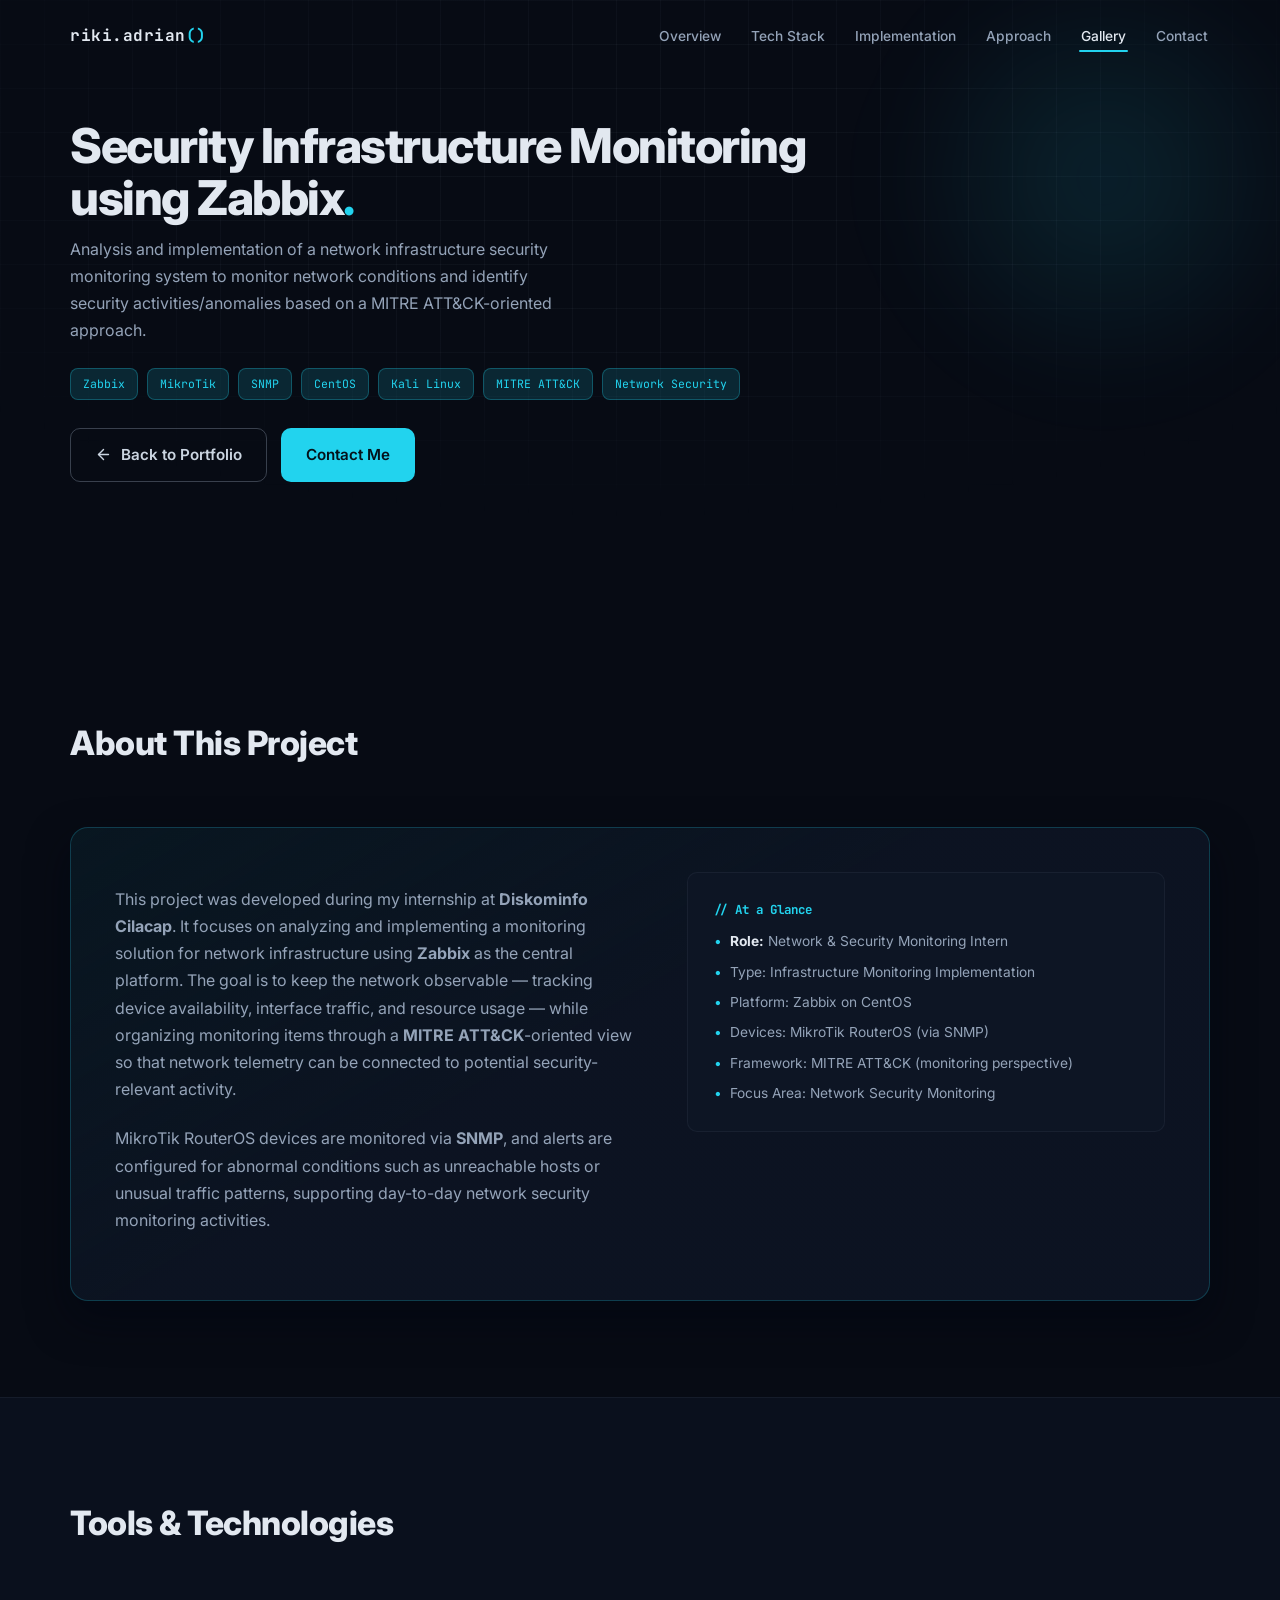
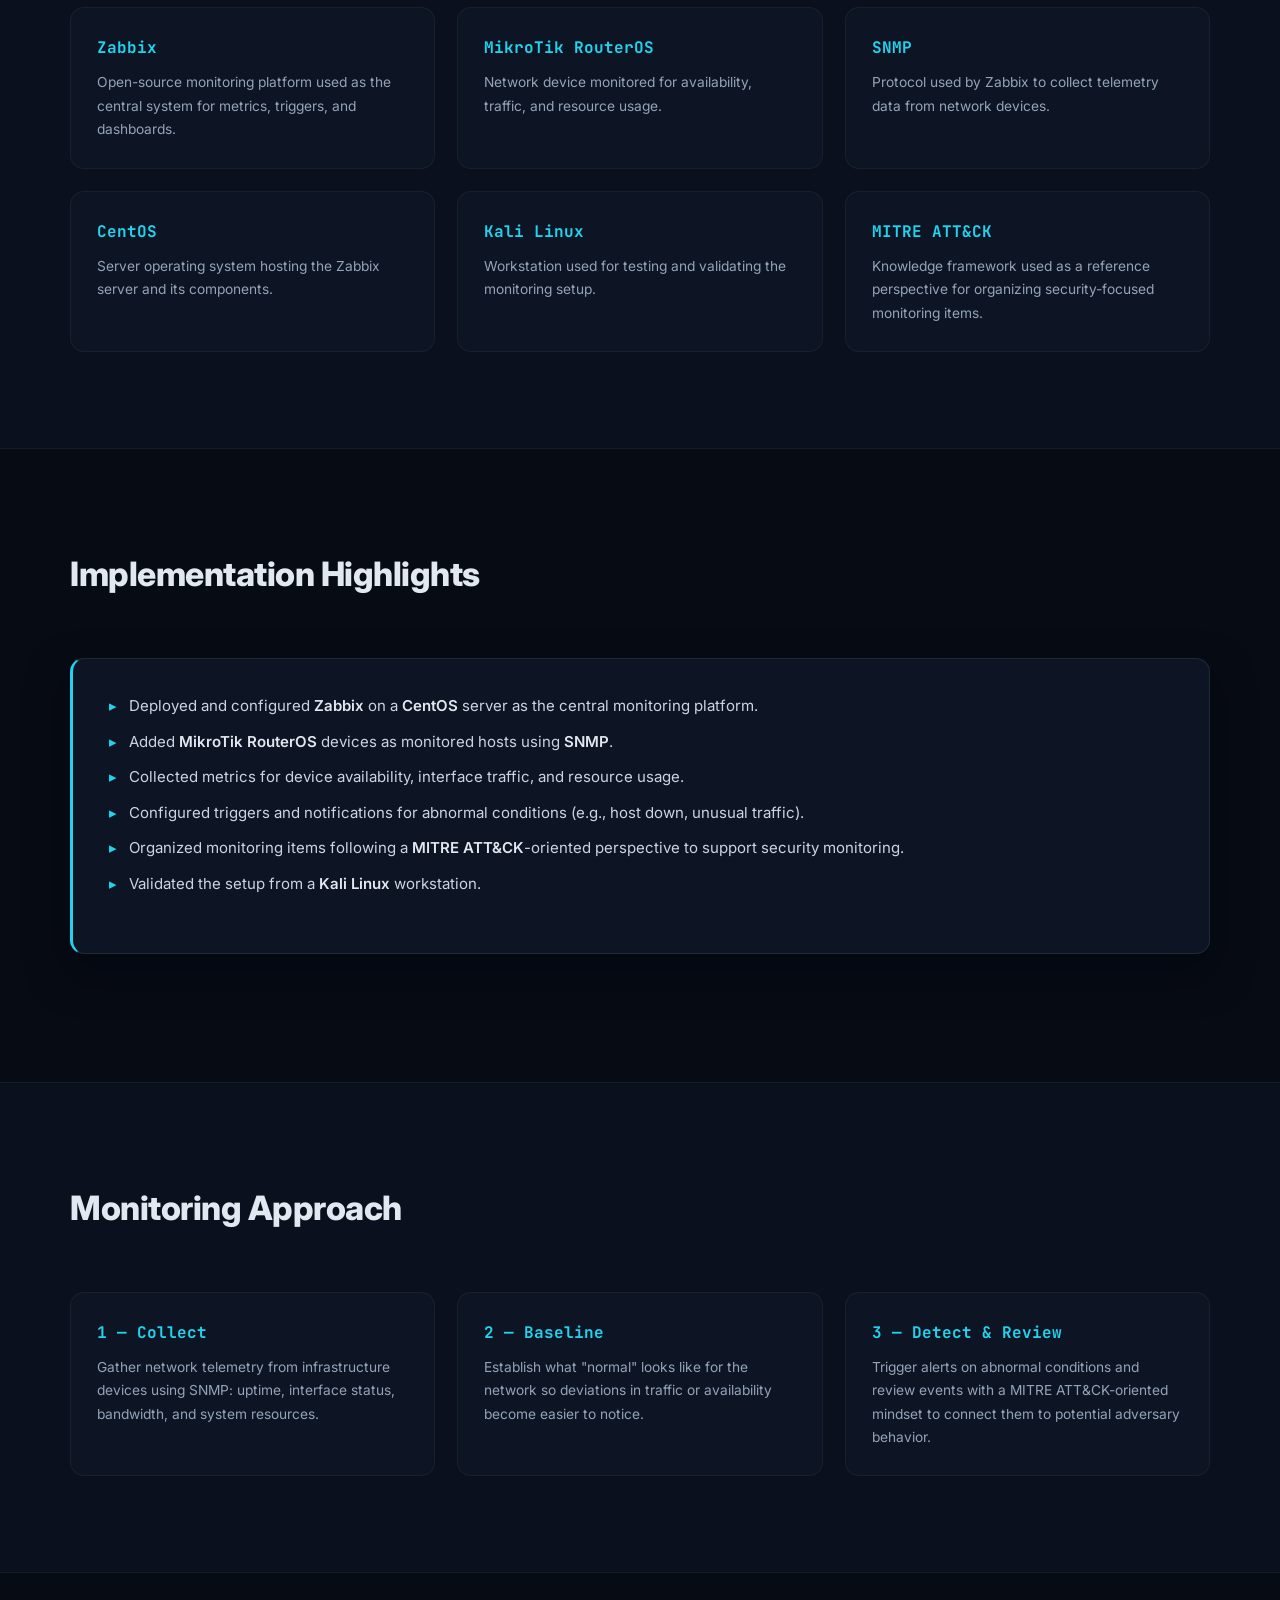
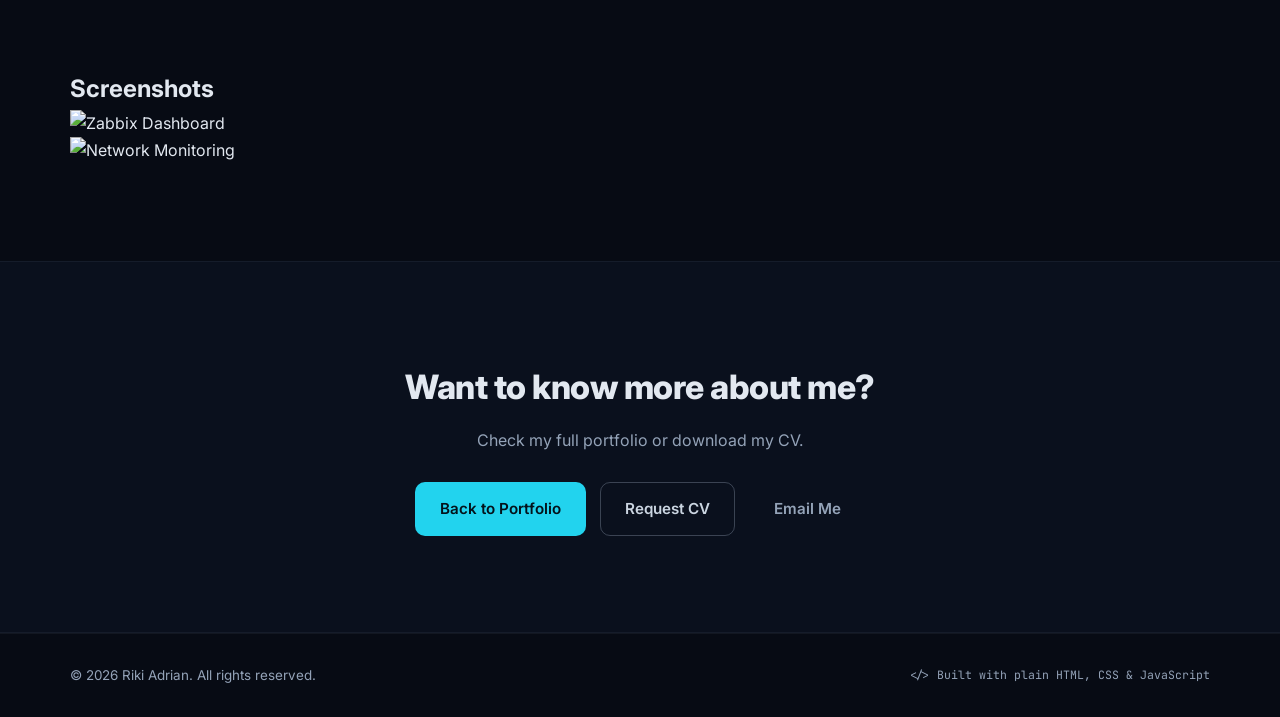
==== commit 28ae11c7: "Update index.html" ====
--- a/projects/zabbix-monitoring/index.html
+++ b/projects/zabbix-monitoring/index.html
@@ -52,7 +52,7 @@
   <header class="hero project-hero" style="min-height: auto;">
     <div class="container hero-inner" style="grid-template-columns: 1fr;">
       <div class="hero-content">
-        <p class="greeting mono reveal">// Featured Project</p>
+        <!-- <p class="greeting mono reveal">// Featured Project</p> -->
         <h1 class="reveal d1" style="font-size: clamp(1.9rem, 5vw, 3rem);">
           Security Infrastructure Monitoring<br />using Zabbix<span class="accent">.</span>
         </h1>
@@ -87,7 +87,7 @@
     <section id="overview" class="section">
       <div class="container">
         <div class="section-head reveal">
-          <p class="kicker mono">// Overview</p>
+          <!-- <p class="kicker mono">// Overview</p> -->
           <h2>About This Project</h2>
         </div>
 
@@ -129,7 +129,7 @@
     <section id="stack" class="section section-alt">
       <div class="container">
         <div class="section-head reveal">
-          <p class="kicker mono">// Tech Stack</p>
+          <!-- <p class="kicker mono">// Tech Stack</p> -->
           <h2>Tools &amp; Technologies</h2>
         </div>
 
@@ -148,7 +148,7 @@
     <section id="highlights" class="section">
       <div class="container">
         <div class="section-head reveal">
-          <p class="kicker mono">// Implementation</p>
+          <!-- <p class="kicker mono">// Implementation</p> -->
           <h2>Implementation Highlights</h2>
         </div>
 
@@ -169,7 +169,7 @@
     <section id="approach" class="section section-alt">
       <div class="container">
         <div class="section-head reveal">
-          <p class="kicker mono">// Approach</p>
+          <!-- <p class="kicker mono">// Approach</p> -->
           <h2>Monitoring Approach</h2>
         </div>
 
@@ -200,33 +200,51 @@
     </section>
 
     <!-- ============ GALLERY ============ -->
-    <section id="gallery" class="section">
+    <!-- <section id="gallery" class="section">
       <div class="container">
         <div class="section-head reveal">
           <p class="kicker mono">// Gallery</p>
           <h2>Screenshots</h2>
           <p class="lead">Replace the boxes below with your own screenshots when available.</p>
-        </div>
-
-        <div class="exp-grid project-gallery">
+        </div> -->
+
+          <!-- <div class="exp-grid project-gallery"> -->
           <!-- Replace these visual cards with real screenshots when available -->
-          <div class="dashboard-preview reveal" aria-label="Illustration of a Zabbix monitoring dashboard">
-            <div class="preview-top mono"><span>zabbix / dashboard</span><span class="preview-live">● LIVE</span></div>
-            <div class="preview-body">
-              <div class="preview-chart"><span></span><span></span><span></span><span></span><span></span><span></span><span></span><span></span></div>
-              <div class="preview-metrics"><b>HOSTS <em>3</em></b><b>SNMP <em>UP</em></b><b>ALERTS <em>REVIEW</em></b></div>
-            </div>
-          </div>
-          <div class="dashboard-preview reveal d1" aria-label="Illustration of network monitoring status">
-            <div class="preview-top mono"><span>network / overview</span><span>SNMP</span></div>
-            <div class="preview-body">
-              <div class="node-map"><span class="node">ZBX</span><i></i><span class="node">GW</span><i></i><span class="node">LAN</span></div>
-              <div class="preview-log mono"><p>[OK] host availability</p><p>[OK] interface telemetry</p><p>[INFO] event requires review</p></div>
-            </div>
-          </div>
-        </div>
-      </div>
-    </section>
+          <!-- <div class="dashboard-preview reveal" aria-label="Illustration of a Zabbix monitoring dashboard"> -->
+            <!-- <div class="preview-top mono"><span>zabbix / dashboard</span><span class="preview-live">● LIVE</span></div> -->
+            <!-- <div class="preview-body"> -->
+              <!-- <div class="preview-chart"><span></span><span></span><span></span><span></span><span></span><span></span><span></span><span></span></div> -->
+              <!-- <div class="preview-metrics"><b>HOSTS <em>3</em></b><b>SNMP <em>UP</em></b><b>ALERTS <em>REVIEW</em></b></div> -->
+            <!-- </div> -->
+          <!-- </div> -->
+          <!-- <div class="dashboard-preview reveal d1" aria-label="Illustration of network monitoring status"> -->
+            <!-- <div class="preview-top mono"><span>network / overview</span><span>SNMP</span></div> -->
+            <!-- <div class="preview-body"> -->
+              <!-- <div class="node-map"><span class="node">ZBX</span><i></i><span class="node">GW</span><i></i><span class="node">LAN</span></div> -->
+              <!-- <div class="preview-log mono"><p>[OK] host availability</p><p>[OK] interface telemetry</p><p>[INFO] event requires review</p></div> -->
+            <!-- </div> -->
+          <!-- </div> -->
+        <!-- </div> -->
+      <!-- </div> -->
+    <!-- </section> -->
+     <!-- ============ GALLERY ============ -->
+<section id="gallery" class="section">
+  <div class="container">
+
+    <h2>Screenshots</h2>
+
+    <img 
+      src="../../assets/screenshots/zabbix-dashboard.png"
+      alt="Zabbix Dashboard"
+      style="width: 100%; max-width: 1000px;">
+
+    <img 
+      src="../../assets/screenshots/network-monitoring.png"
+      alt="Network Monitoring"
+      style="width: 100%; max-width: 1000px;">
+
+  </div>
+</section>
 
     <!-- ============ CTA ============ -->
     <section class="section section-alt">
